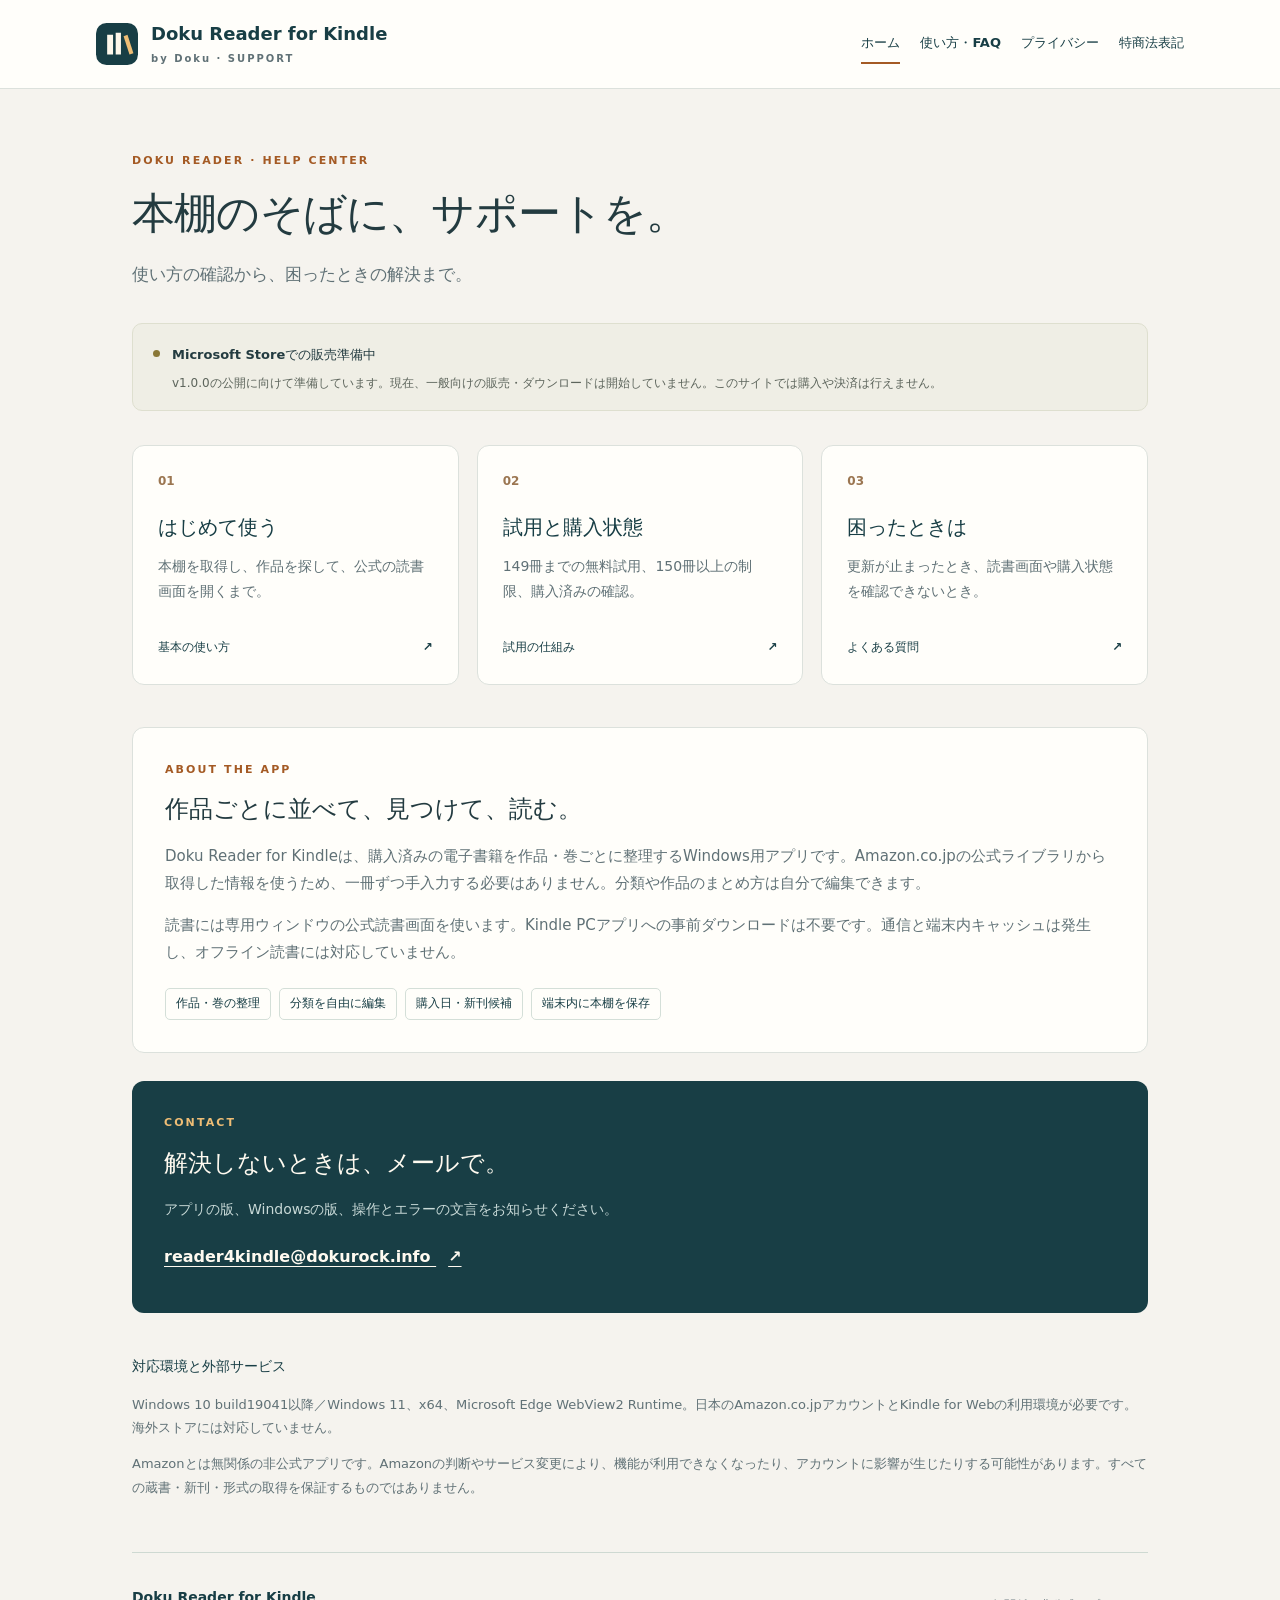
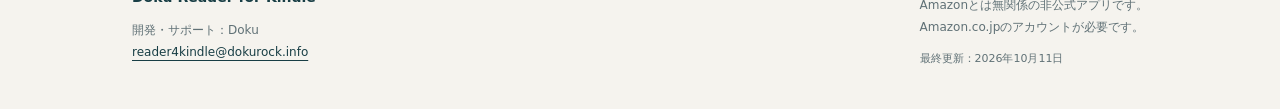
==== index.html @ 06649411 "Publish Doku Reader for Kindle support site" ====
<!doctype html>
<html lang="ja"><head><meta charset="utf-8"><meta name="viewport" content="width=device-width,initial-scale=1"><meta name="description" content="Doku Reader for Kindleの使い方、無料試用、購入状態、バックアップ、お問い合わせについて。"><meta name="color-scheme" content="light"><meta http-equiv="Content-Security-Policy" content="default-src 'none'; style-src 'self'; img-src 'self'; base-uri 'none'; form-action 'none'; object-src 'none'"><title>本棚のそばに、サポートを。 | Doku Reader for Kindle</title><link rel="icon" href="favicon.svg" type="image/svg+xml"><link rel="stylesheet" href="style.css"></head>
<body><a class="skip" href="#main">本文へ移動</a><header class="site-header"><div class="header-inner"><a class="brand" href="index.html"><img src="favicon.svg" width="42" height="42" alt=""><span>Doku Reader for Kindle<small>by Doku · SUPPORT</small></span></a><nav aria-label="サイト内"><a href="index.html" aria-current="page">ホーム</a><a href="support.html">使い方・FAQ</a><a href="privacy.html">プライバシー</a><a href="legal.html">特商法表記</a></nav></div></header>
<main id="main"><section class="page-heading"><p class="eyebrow">DOKU READER · HELP CENTER</p><h1>本棚のそばに、サポートを。</h1><p class="lead">使い方の確認から、困ったときの解決まで。</p></section><aside class="release-note"><span class="status-dot" aria-hidden="true"></span><div><strong>Microsoft Storeでの販売準備中</strong><p>v1.0.0の公開に向けて準備しています。現在、一般向けの販売・ダウンロードは開始していません。このサイトでは購入や決済は行えません。</p></div></aside><section class="intro-grid" aria-label="サポートメニュー"><a class="topic-card" href="support.html#start"><span class="card-number">01</span><h2>はじめて使う</h2><p>本棚を取得し、作品を探して、公式の読書画面を開くまで。</p><span class="card-link">基本の使い方 <span aria-hidden="true">↗</span></span></a><a class="topic-card" href="support.html#trial"><span class="card-number">02</span><h2>試用と購入状態</h2><p>149冊までの無料試用、150冊以上の制限、購入済みの確認。</p><span class="card-link">試用の仕組み <span aria-hidden="true">↗</span></span></a><a class="topic-card" href="support.html#trouble"><span class="card-number">03</span><h2>困ったときは</h2><p>更新が止まったとき、読書画面や購入状態を確認できないとき。</p><span class="card-link">よくある質問 <span aria-hidden="true">↗</span></span></a></section>
<section class="content-panel"><p class="eyebrow">ABOUT THE APP</p><h2>作品ごとに並べて、見つけて、読む。</h2><p>Doku Reader for Kindleは、購入済みの電子書籍を作品・巻ごとに整理するWindows用アプリです。Amazon.co.jpの公式ライブラリから取得した情報を使うため、一冊ずつ手入力する必要はありません。分類や作品のまとめ方は自分で編集できます。</p><p>読書には専用ウィンドウの公式読書画面を使います。Kindle PCアプリへの事前ダウンロードは不要です。通信と端末内キャッシュは発生し、オフライン読書には対応していません。</p><div class="feature-tags"><span>作品・巻の整理</span><span>分類を自由に編集</span><span>購入日・新刊候補</span><span>端末内に本棚を保存</span></div></section>
<section class="contact-panel"><div><p class="eyebrow">CONTACT</p><h2>解決しないときは、メールで。</h2><p>アプリの版、Windowsの版、操作とエラーの文言をお知らせください。</p></div><a class="contact-link" href="mailto:reader4kindle@dokurock.info">reader4kindle@dokurock.info <span aria-hidden="true">↗</span></a></section>
<section class="service-note"><h2>対応環境と外部サービス</h2><p>Windows 10 build19041以降／Windows 11、x64、Microsoft Edge WebView2 Runtime。日本のAmazon.co.jpアカウントとKindle for Webの利用環境が必要です。海外ストアには対応していません。</p><p>Amazonとは無関係の非公式アプリです。Amazonの判断やサービス変更により、機能が利用できなくなったり、アカウントに影響が生じたりする可能性があります。すべての蔵書・新刊・形式の取得を保証するものではありません。</p></section></main>
<footer class="site-footer"><div><strong>Doku Reader for Kindle</strong><p>開発・サポート：Doku<br><a href="mailto:reader4kindle@dokurock.info">reader4kindle@dokurock.info</a></p></div><div><p>Amazonとは無関係の非公式アプリです。<br>Amazon.co.jpのアカウントが必要です。</p><small>最終更新：2026年10月11日</small></div></footer></body></html>
---- style.css ----
:root{font-family:"Yu Gothic UI","Meiryo",system-ui,sans-serif;color:#233b40;background:#f5f3ee;font-size:16px;font-synthesis:none;line-height:1.8;--ink:#183e45;--muted:#607176;--line:#dce1dc;--paper:#fffefa;--accent:#a45a24}*{box-sizing:border-box}body{margin:0}a{color:var(--ink);text-underline-offset:4px;overflow-wrap:anywhere}a:hover{color:var(--accent)}a:focus-visible,summary:focus-visible{outline:3px solid #bd6b20;outline-offset:5px}.skip{position:absolute;left:16px;top:-100px;background:white;padding:10px;z-index:10}.skip:focus{top:12px}.site-header{border-bottom:1px solid var(--line);background:var(--paper)}.header-inner{max-width:1160px;padding:22px 36px;margin:auto;display:flex;align-items:center;justify-content:space-between;gap:24px}.brand{display:flex;align-items:center;gap:13px;text-decoration:none;font-size:18px;font-weight:750;line-height:1.35;min-width:0}.brand img{flex:none}.brand small{display:block;font-size:10px;letter-spacing:2px;font-weight:600;color:var(--muted);margin-top:6px}nav{display:flex;flex-wrap:wrap;gap:6px 20px;font-size:13px;font-weight:650}nav a{text-decoration:none;padding:7px 0}nav a[aria-current=page]{border-bottom:2px solid var(--accent)}main{max-width:1088px;margin:auto;padding:62px 36px 40px}.page-heading{max-width:820px}.eyebrow{font-size:11px;font-weight:750;letter-spacing:2.1px;color:var(--accent);margin:0 0 12px}.page-heading h1{font-size:clamp(27px,4vw,43px);letter-spacing:-.8px;line-height:1.4;margin:0 0 16px;font-weight:750}.lead{font-size:17px;color:var(--muted);margin:0}.release-note{display:flex;gap:12px;align-items:flex-start;background:#efeee5;border:1px solid #dedfcf;border-radius:10px;padding:16px 20px;margin:34px 0}.release-note strong{font-size:13px}.release-note p{font-size:12px;line-height:1.7;margin:4px 0 0;color:#5d655c}.status-dot{width:7px;height:7px;background:#8a7837;border-radius:50%;flex:none;margin-top:10px}.intro-grid{display:grid;grid-template-columns:repeat(3,minmax(0,1fr));gap:18px;margin:30px 0 42px}.topic-card{display:flex;flex-direction:column;min-height:240px;padding:25px;background:var(--paper);border:1px solid var(--line);border-radius:12px;text-decoration:none;transition:border-color .15s,transform .15s}.topic-card:hover{border-color:#90a8a1;transform:translateY(-2px)}.card-number{font-size:12px;font-weight:650;color:#9b7651}.topic-card h2{font-size:20px;margin:17px 0 9px}.topic-card p{font-size:14px;color:var(--muted);margin:0 0 24px}.card-link{font-size:12px;font-weight:750;margin-top:auto;display:flex;justify-content:space-between}.content-panel{background:var(--paper);border:1px solid var(--line);border-radius:12px;padding:32px}.content-panel h2,.contact-panel h2{font-size:24px;line-height:1.5;margin:0 0 16px}.content-panel p:not(.eyebrow){font-size:15px;color:var(--muted)}.feature-tags{display:flex;flex-wrap:wrap;gap:8px;margin-top:22px}.feature-tags span{border:1px solid #d4dfd8;border-radius:5px;padding:4px 10px;font-size:12px;color:var(--ink)}.contact-panel{display:flex;flex-direction:column;align-items:flex-start;gap:12px;background:var(--ink);color:#fffaf0;border-radius:12px;padding:32px;margin-top:28px}.contact-panel .eyebrow{color:#eebd75}.contact-panel p:not(.eyebrow){font-size:14px;color:#c8d9d7;margin:0}.contact-link{font-size:16px;color:#fffaf0;padding:9px 0;font-weight:600}.contact-link:hover{color:#eebd75}.contact-link span{margin-left:12px}.service-note{padding:30px 0 0;font-size:13px;color:var(--muted)}.service-note h2{font-size:14px;color:var(--ink)}.site-footer{max-width:1016px;margin:0 auto;padding:32px 0 36px;border-top:1px solid #ced9d2;display:flex;justify-content:space-between;gap:32px;font-size:12px;color:var(--muted)}.site-footer strong{font-size:14px;color:var(--ink)}.site-footer p{margin:10px 0}.site-footer small{font-size:11px}.article{background:var(--paper);border:1px solid var(--line);border-radius:12px;padding:36px 42px;font-size:15px}.article h2{font-size:23px;line-height:1.5;margin:34px 0 14px;padding-top:8px}.article h2:first-child,.article section:first-child h2:first-child{margin-top:0}.article h3{font-size:17px;margin-top:26px}.article p{margin:12px 0}.article section+section{border-top:1px solid var(--line);margin-top:30px}.article section{scroll-margin-top:25px}.steps{padding-left:24px}.steps li{padding-left:6px;margin:20px 0}.steps li::marker{color:var(--accent);font-weight:bold}.steps p{color:var(--muted);margin-top:5px}.trial-grid{display:grid;grid-template-columns:1fr 1fr;gap:14px;margin:22px 0}.trial-grid>div{background:#f2f5ef;border-radius:8px;padding:20px}.trial-grid strong{display:block;font-size:22px;line-height:1.5}.trial-grid p{font-size:13px;color:var(--muted)}details{border-bottom:1px solid var(--line);padding:15px 0}summary{cursor:pointer;font-weight:650;padding:5px 0}details p{padding-left:18px;color:var(--muted)}.email{font-size:19px;font-weight:650}dt{font-weight:750;font-size:16px;margin:24px 0 7px;border-top:1px solid var(--line);padding-top:22px}dt:first-child{border:0;margin-top:0;padding-top:0}dd{margin:0;color:#435b60}dl{margin:24px 0}p,dd,li{overflow-wrap:anywhere}@media(max-width:950px){.header-inner{align-items:flex-start;flex-direction:column;gap:16px}.site-footer{margin:0 36px}}@media(max-width:650px){.header-inner{padding:20px}.brand{font-size:17px}nav{gap:4px 17px;font-size:12px}main{padding:38px 20px 24px}.page-heading h1{letter-spacing:-.3px}.lead{font-size:15px}.release-note{padding:14px;margin:25px 0}.intro-grid{grid-template-columns:1fr;gap:12px;margin-bottom:26px}.topic-card{min-height:0;padding:20px}.topic-card h2{margin-top:8px}.topic-card p{margin-bottom:16px}.content-panel,.contact-panel{padding:24px}.content-panel h2,.contact-panel h2{font-size:21px}.article{padding:24px 20px;font-size:14px}.article h2{font-size:21px}.trial-grid{grid-template-columns:1fr}.site-footer{margin:0 20px;flex-direction:column;gap:14px}.email,.contact-link{font-size:16px}}@media(prefers-reduced-motion:reduce){*{transition:none!important;scroll-behavior:auto!important}}
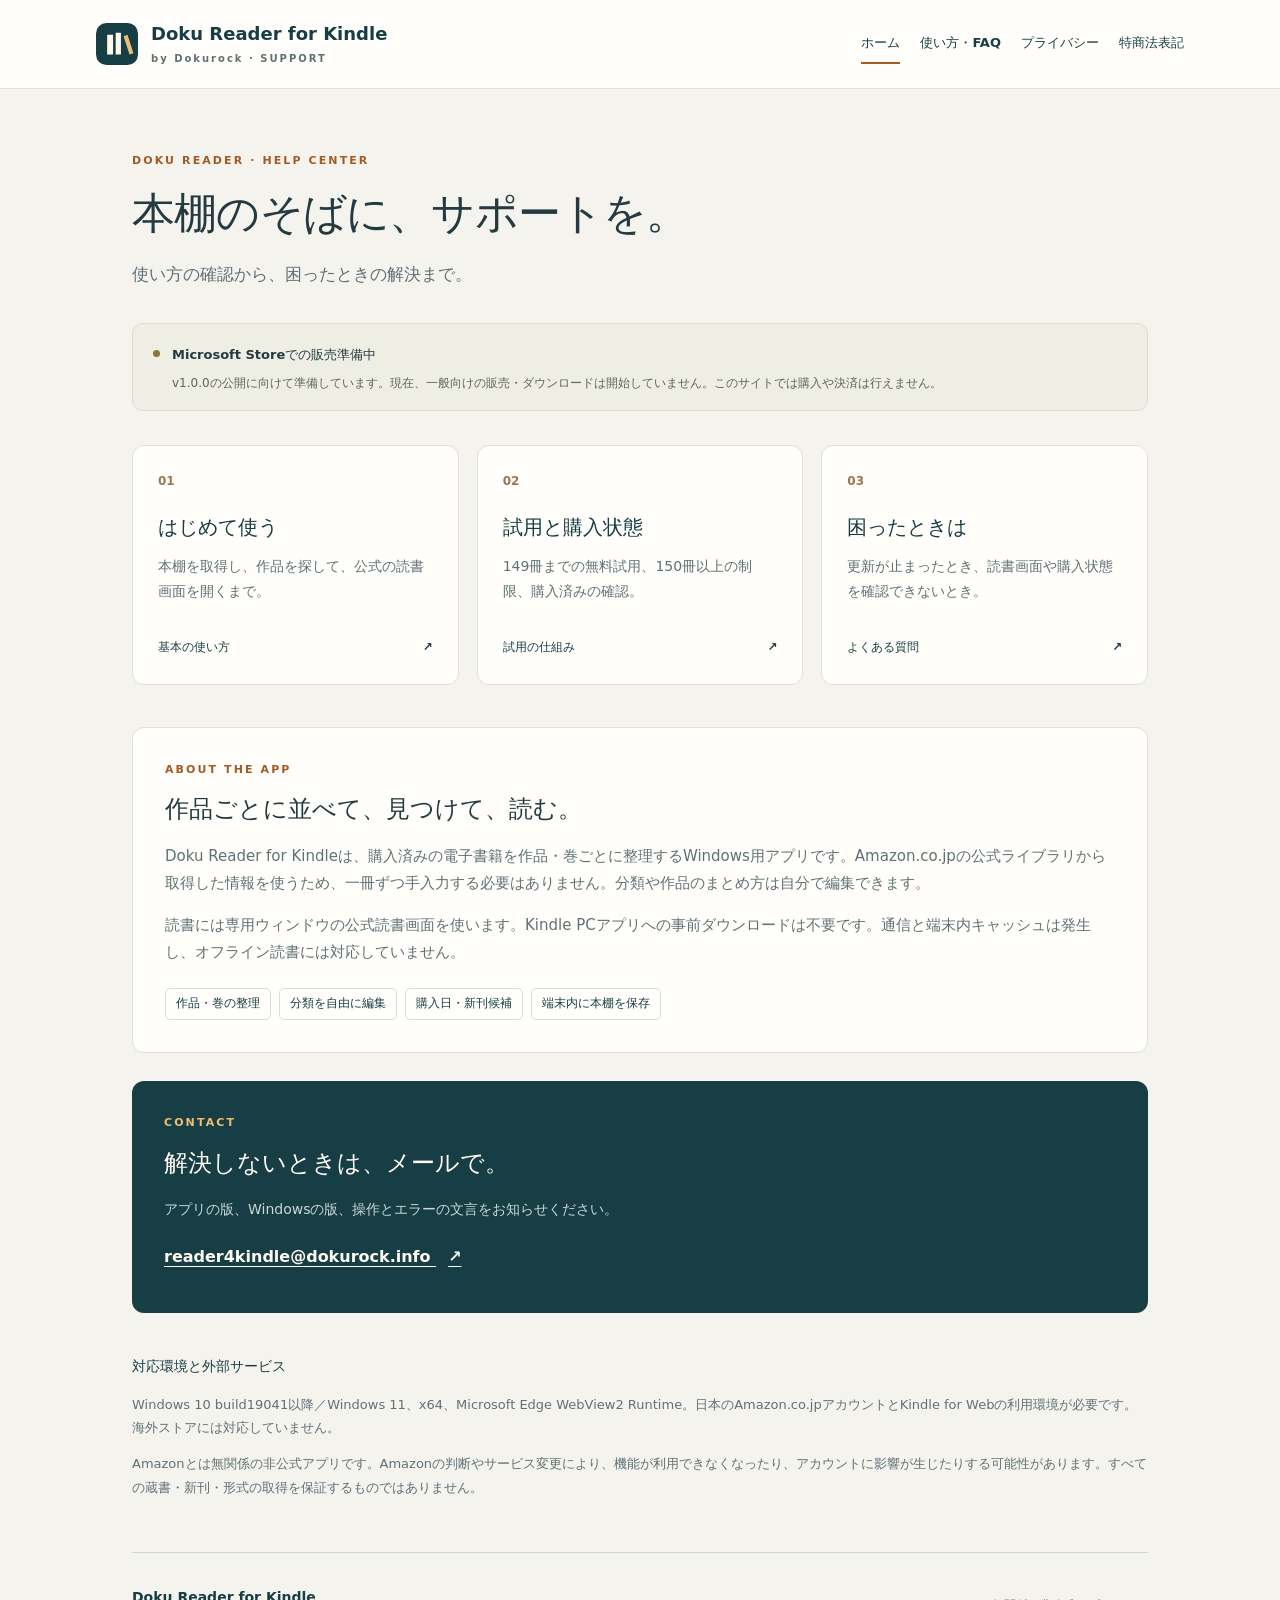
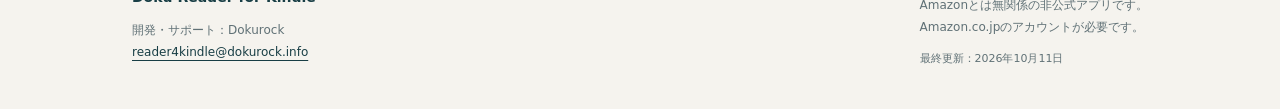
==== commit b8ca303a: "Align public publisher name with Dokurock Store registration" ====
--- a/index.html
+++ b/index.html
@@ -1,8 +1,8 @@
 <!doctype html>
 <html lang="ja"><head><meta charset="utf-8"><meta name="viewport" content="width=device-width,initial-scale=1"><meta name="description" content="Doku Reader for Kindleの使い方、無料試用、購入状態、バックアップ、お問い合わせについて。"><meta name="color-scheme" content="light"><meta http-equiv="Content-Security-Policy" content="default-src 'none'; style-src 'self'; img-src 'self'; base-uri 'none'; form-action 'none'; object-src 'none'"><title>本棚のそばに、サポートを。 | Doku Reader for Kindle</title><link rel="icon" href="favicon.svg" type="image/svg+xml"><link rel="stylesheet" href="style.css"></head>
-<body><a class="skip" href="#main">本文へ移動</a><header class="site-header"><div class="header-inner"><a class="brand" href="index.html"><img src="favicon.svg" width="42" height="42" alt=""><span>Doku Reader for Kindle<small>by Doku · SUPPORT</small></span></a><nav aria-label="サイト内"><a href="index.html" aria-current="page">ホーム</a><a href="support.html">使い方・FAQ</a><a href="privacy.html">プライバシー</a><a href="legal.html">特商法表記</a></nav></div></header>
+<body><a class="skip" href="#main">本文へ移動</a><header class="site-header"><div class="header-inner"><a class="brand" href="index.html"><img src="favicon.svg" width="42" height="42" alt=""><span>Doku Reader for Kindle<small>by Dokurock · SUPPORT</small></span></a><nav aria-label="サイト内"><a href="index.html" aria-current="page">ホーム</a><a href="support.html">使い方・FAQ</a><a href="privacy.html">プライバシー</a><a href="legal.html">特商法表記</a></nav></div></header>
 <main id="main"><section class="page-heading"><p class="eyebrow">DOKU READER · HELP CENTER</p><h1>本棚のそばに、サポートを。</h1><p class="lead">使い方の確認から、困ったときの解決まで。</p></section><aside class="release-note"><span class="status-dot" aria-hidden="true"></span><div><strong>Microsoft Storeでの販売準備中</strong><p>v1.0.0の公開に向けて準備しています。現在、一般向けの販売・ダウンロードは開始していません。このサイトでは購入や決済は行えません。</p></div></aside><section class="intro-grid" aria-label="サポートメニュー"><a class="topic-card" href="support.html#start"><span class="card-number">01</span><h2>はじめて使う</h2><p>本棚を取得し、作品を探して、公式の読書画面を開くまで。</p><span class="card-link">基本の使い方 <span aria-hidden="true">↗</span></span></a><a class="topic-card" href="support.html#trial"><span class="card-number">02</span><h2>試用と購入状態</h2><p>149冊までの無料試用、150冊以上の制限、購入済みの確認。</p><span class="card-link">試用の仕組み <span aria-hidden="true">↗</span></span></a><a class="topic-card" href="support.html#trouble"><span class="card-number">03</span><h2>困ったときは</h2><p>更新が止まったとき、読書画面や購入状態を確認できないとき。</p><span class="card-link">よくある質問 <span aria-hidden="true">↗</span></span></a></section>
 <section class="content-panel"><p class="eyebrow">ABOUT THE APP</p><h2>作品ごとに並べて、見つけて、読む。</h2><p>Doku Reader for Kindleは、購入済みの電子書籍を作品・巻ごとに整理するWindows用アプリです。Amazon.co.jpの公式ライブラリから取得した情報を使うため、一冊ずつ手入力する必要はありません。分類や作品のまとめ方は自分で編集できます。</p><p>読書には専用ウィンドウの公式読書画面を使います。Kindle PCアプリへの事前ダウンロードは不要です。通信と端末内キャッシュは発生し、オフライン読書には対応していません。</p><div class="feature-tags"><span>作品・巻の整理</span><span>分類を自由に編集</span><span>購入日・新刊候補</span><span>端末内に本棚を保存</span></div></section>
 <section class="contact-panel"><div><p class="eyebrow">CONTACT</p><h2>解決しないときは、メールで。</h2><p>アプリの版、Windowsの版、操作とエラーの文言をお知らせください。</p></div><a class="contact-link" href="mailto:reader4kindle@dokurock.info">reader4kindle@dokurock.info <span aria-hidden="true">↗</span></a></section>
 <section class="service-note"><h2>対応環境と外部サービス</h2><p>Windows 10 build19041以降／Windows 11、x64、Microsoft Edge WebView2 Runtime。日本のAmazon.co.jpアカウントとKindle for Webの利用環境が必要です。海外ストアには対応していません。</p><p>Amazonとは無関係の非公式アプリです。Amazonの判断やサービス変更により、機能が利用できなくなったり、アカウントに影響が生じたりする可能性があります。すべての蔵書・新刊・形式の取得を保証するものではありません。</p></section></main>
-<footer class="site-footer"><div><strong>Doku Reader for Kindle</strong><p>開発・サポート：Doku<br><a href="mailto:reader4kindle@dokurock.info">reader4kindle@dokurock.info</a></p></div><div><p>Amazonとは無関係の非公式アプリです。<br>Amazon.co.jpのアカウントが必要です。</p><small>最終更新：2026年10月11日</small></div></footer></body></html>
+<footer class="site-footer"><div><strong>Doku Reader for Kindle</strong><p>開発・サポート：Dokurock<br><a href="mailto:reader4kindle@dokurock.info">reader4kindle@dokurock.info</a></p></div><div><p>Amazonとは無関係の非公式アプリです。<br>Amazon.co.jpのアカウントが必要です。</p><small>最終更新：2026年10月11日</small></div></footer></body></html>
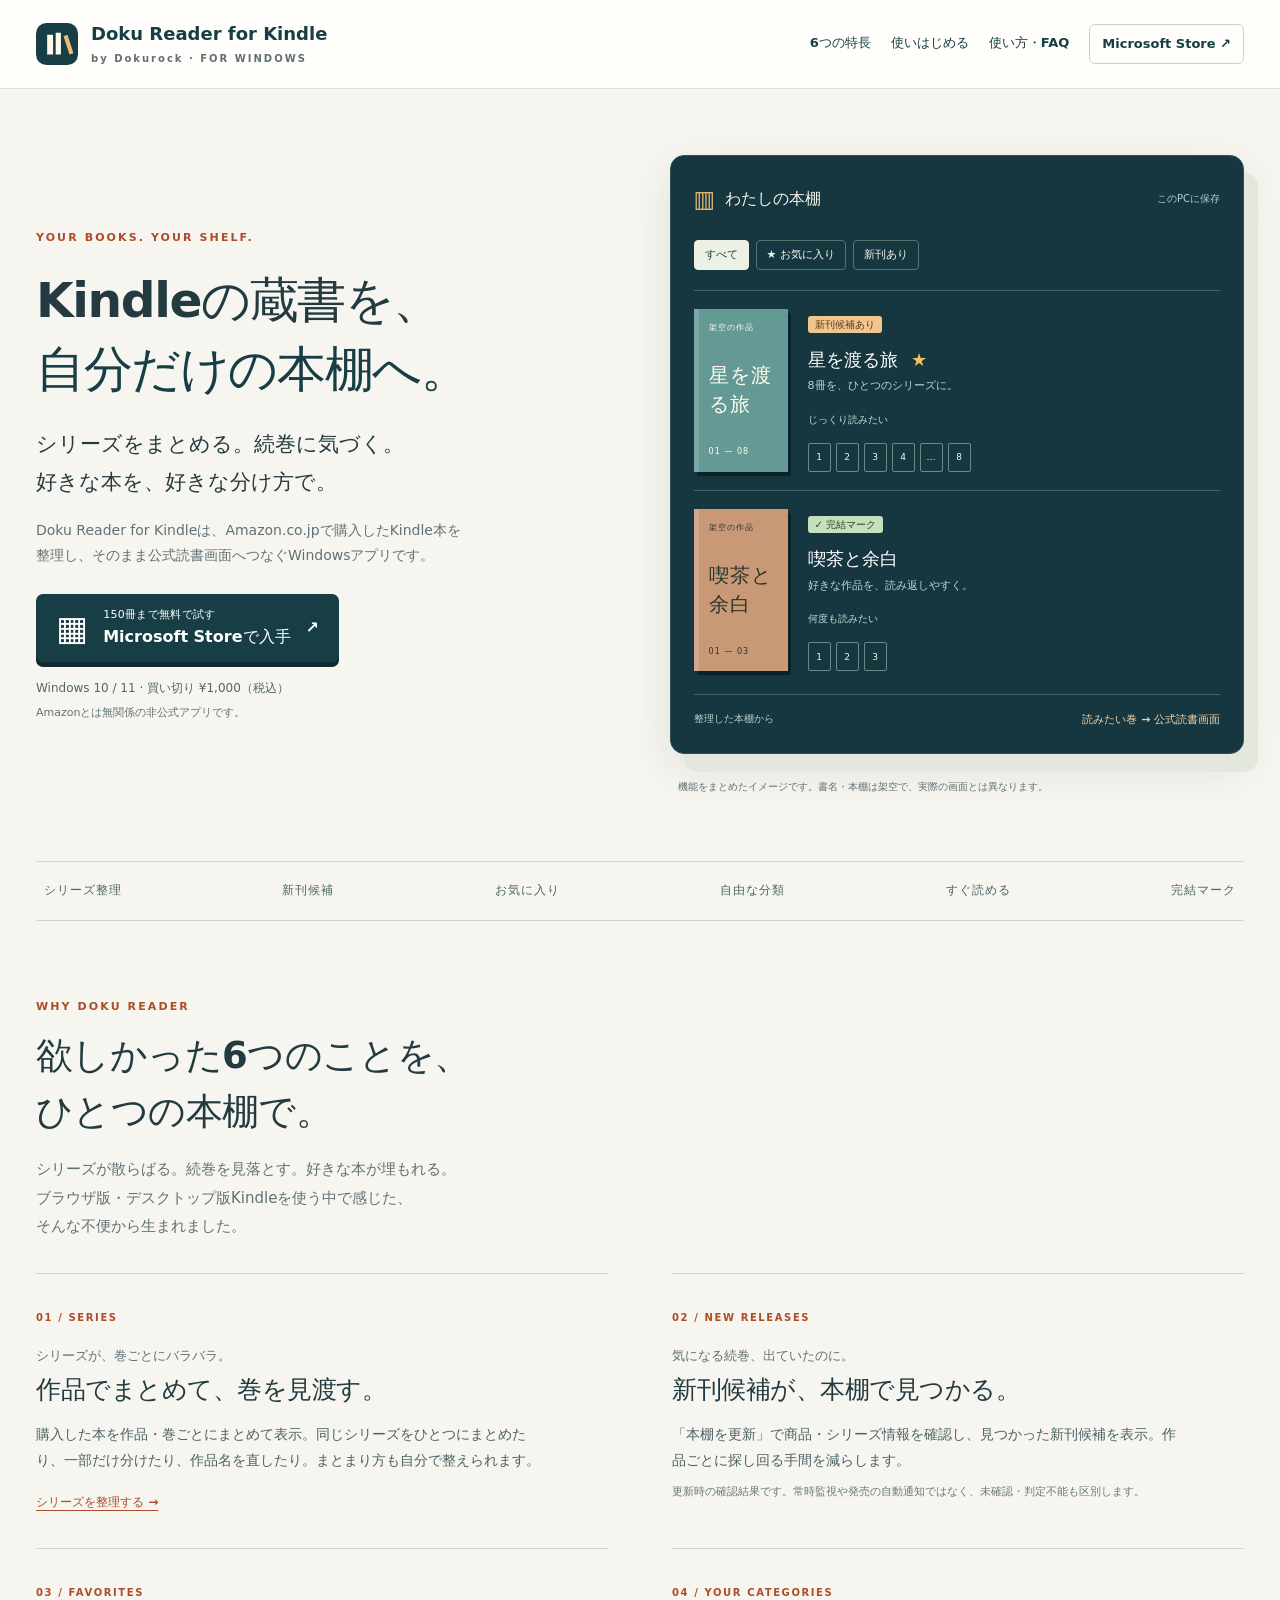
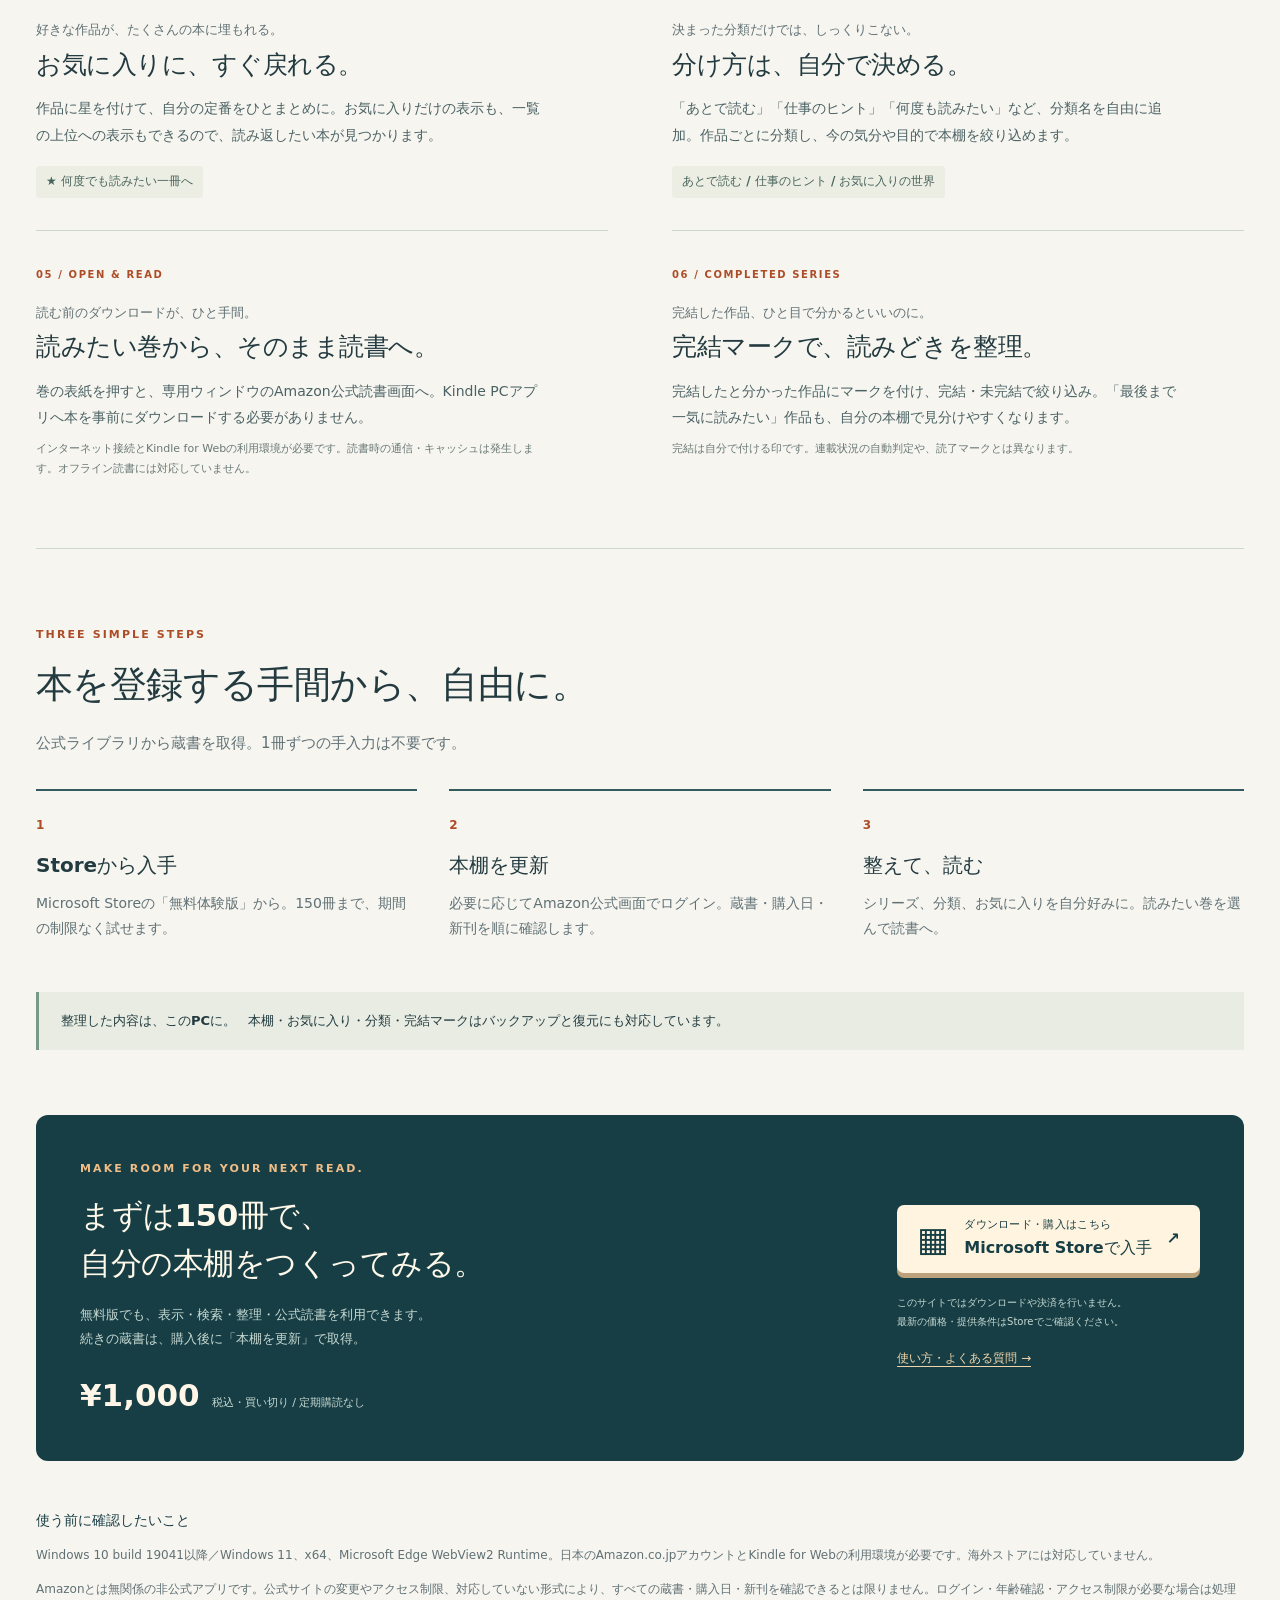
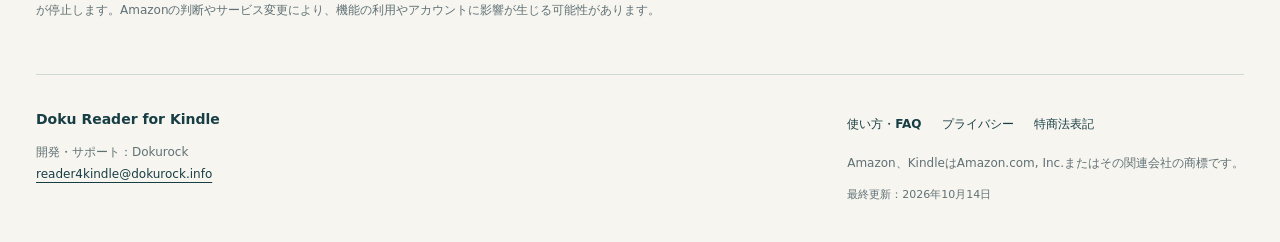
==== commit fa2c33e9: "Introduce six bookshelf benefits and Microsoft Store download links" ====
--- a/index.html
+++ b/index.html
@@ -1,8 +1,40 @@
 <!doctype html>
-<html lang="ja"><head><meta charset="utf-8"><meta name="viewport" content="width=device-width,initial-scale=1"><meta name="description" content="Doku Reader for Kindleの使い方、無料試用、購入状態、バックアップ、お問い合わせについて。"><meta name="color-scheme" content="light"><meta http-equiv="Content-Security-Policy" content="default-src 'none'; style-src 'self'; img-src 'self'; base-uri 'none'; form-action 'none'; object-src 'none'"><title>本棚のそばに、サポートを。 | Doku Reader for Kindle</title><link rel="icon" href="favicon.svg" type="image/svg+xml"><link rel="stylesheet" href="style.css"></head>
-<body><a class="skip" href="#main">本文へ移動</a><header class="site-header"><div class="header-inner"><a class="brand" href="index.html"><img src="favicon.svg" width="42" height="42" alt=""><span>Doku Reader for Kindle<small>by Dokurock · SUPPORT</small></span></a><nav aria-label="サイト内"><a href="index.html" aria-current="page">ホーム</a><a href="support.html">使い方・FAQ</a><a href="privacy.html">プライバシー</a><a href="legal.html">特商法表記</a></nav></div></header>
-<main id="main"><section class="page-heading"><p class="eyebrow">DOKU READER · HELP CENTER</p><h1>本棚のそばに、サポートを。</h1><p class="lead">使い方の確認から、困ったときの解決まで。</p></section><aside class="release-note"><span class="status-dot" aria-hidden="true"></span><div><strong>Microsoft Storeでの販売準備中</strong><p>v1.0.0の公開に向けて準備しています。現在、一般向けの販売・ダウンロードは開始していません。このサイトでは購入や決済は行えません。</p></div></aside><section class="intro-grid" aria-label="サポートメニュー"><a class="topic-card" href="support.html#start"><span class="card-number">01</span><h2>はじめて使う</h2><p>本棚を取得し、作品を探して、公式の読書画面を開くまで。</p><span class="card-link">基本の使い方 <span aria-hidden="true">↗</span></span></a><a class="topic-card" href="support.html#trial"><span class="card-number">02</span><h2>試用と購入状態</h2><p>149冊までの無料試用、150冊以上の制限、購入済みの確認。</p><span class="card-link">試用の仕組み <span aria-hidden="true">↗</span></span></a><a class="topic-card" href="support.html#trouble"><span class="card-number">03</span><h2>困ったときは</h2><p>更新が止まったとき、読書画面や購入状態を確認できないとき。</p><span class="card-link">よくある質問 <span aria-hidden="true">↗</span></span></a></section>
-<section class="content-panel"><p class="eyebrow">ABOUT THE APP</p><h2>作品ごとに並べて、見つけて、読む。</h2><p>Doku Reader for Kindleは、購入済みの電子書籍を作品・巻ごとに整理するWindows用アプリです。Amazon.co.jpの公式ライブラリから取得した情報を使うため、一冊ずつ手入力する必要はありません。分類や作品のまとめ方は自分で編集できます。</p><p>読書には専用ウィンドウの公式読書画面を使います。Kindle PCアプリへの事前ダウンロードは不要です。通信と端末内キャッシュは発生し、オフライン読書には対応していません。</p><div class="feature-tags"><span>作品・巻の整理</span><span>分類を自由に編集</span><span>購入日・新刊候補</span><span>端末内に本棚を保存</span></div></section>
-<section class="contact-panel"><div><p class="eyebrow">CONTACT</p><h2>解決しないときは、メールで。</h2><p>アプリの版、Windowsの版、操作とエラーの文言をお知らせください。</p></div><a class="contact-link" href="mailto:reader4kindle@dokurock.info">reader4kindle@dokurock.info <span aria-hidden="true">↗</span></a></section>
-<section class="service-note"><h2>対応環境と外部サービス</h2><p>Windows 10 build19041以降／Windows 11、x64、Microsoft Edge WebView2 Runtime。日本のAmazon.co.jpアカウントとKindle for Webの利用環境が必要です。海外ストアには対応していません。</p><p>Amazonとは無関係の非公式アプリです。Amazonの判断やサービス変更により、機能が利用できなくなったり、アカウントに影響が生じたりする可能性があります。すべての蔵書・新刊・形式の取得を保証するものではありません。</p></section></main>
-<footer class="site-footer"><div><strong>Doku Reader for Kindle</strong><p>開発・サポート：Dokurock<br><a href="mailto:reader4kindle@dokurock.info">reader4kindle@dokurock.info</a></p></div><div><p>Amazonとは無関係の非公式アプリです。<br>Amazon.co.jpのアカウントが必要です。</p><small>最終更新：2026年10月11日</small></div></footer></body></html>
+<html lang="ja">
+<head>
+<meta charset="utf-8"><meta name="viewport" content="width=device-width,initial-scale=1">
+<title>Kindleの蔵書を、自分だけの本棚へ。 | Doku Reader for Kindle</title>
+<meta name="description" content="シリーズをまとめる、新刊候補に気づく、お気に入りと自分の分類で整理する。Doku Reader for Kindleは、Kindleの蔵書管理から公式読書画面までをつなぐWindowsアプリ。150冊まで無料で試せます。">
+<meta name="color-scheme" content="light">
+<meta http-equiv="Content-Security-Policy" content="default-src 'none'; style-src 'self'; img-src 'self'; base-uri 'none'; form-action 'none'; object-src 'none'">
+<meta property="og:type" content="website"><meta property="og:locale" content="ja_JP"><meta property="og:title" content="Kindleの蔵書を、自分だけの本棚へ。 | Doku Reader for Kindle"><meta property="og:description" content="シリーズ、新刊、お気に入り、自分の分類、すぐ読む、完結マーク。欲しかった6つのことを、ひとつの本棚で。150冊まで無料試用。"><meta property="og:url" content="https://toku565.github.io/doku-reader-support/">
+<link rel="canonical" href="https://toku565.github.io/doku-reader-support/"><link rel="icon" href="favicon.svg" type="image/svg+xml"><link rel="stylesheet" href="style.css">
+</head>
+<body class="landing">
+<a class="skip" href="#main">本文へ移動</a>
+<header class="site-header"><div class="header-inner"><a class="brand" href="index.html" aria-label="Doku Reader for Kindle ホーム"><img src="favicon.svg" width="42" height="42" alt=""><span>Doku Reader for Kindle<small>by Dokurock · FOR WINDOWS</small></span></a><nav aria-label="サイト内"><a href="#features">6つの特長</a><a href="#start">使いはじめる</a><a href="support.html">使い方・FAQ</a><a class="nav-store" href="https://apps.microsoft.com/detail/9N5Q21WB8VS9?hl=ja-JP&amp;gl=JP">Microsoft Store ↗</a></nav></div></header>
+<main id="main">
+<section class="hero" aria-labelledby="hero-title">
+<div class="hero-copy"><p class="eyebrow">YOUR BOOKS. YOUR SHELF.</p><h1 id="hero-title">Kindleの蔵書を、<br><em>自分だけの本棚へ。</em></h1><p class="hero-lead">シリーズをまとめる。続巻に気づく。<br>好きな本を、好きな分け方で。</p><p class="hero-description">Doku Reader for Kindleは、Amazon.co.jpで購入したKindle本を整理し、そのまま公式読書画面へつなぐWindowsアプリです。</p><a class="store-button" href="https://apps.microsoft.com/detail/9N5Q21WB8VS9?hl=ja-JP&amp;gl=JP"><span class="store-mark" aria-hidden="true">▦</span><span><small>150冊まで無料で試す</small>Microsoft Storeで入手</span><span aria-hidden="true">↗</span></a><p class="cta-note">Windows 10 / 11 · 買い切り ¥1,000（税込）</p><p class="unofficial">Amazonとは無関係の非公式アプリです。</p></div>
+<figure class="shelf-figure"><div class="shelf-illustration" role="img" aria-label="架空の本棚の機能イメージ。シリーズの巻をまとめ、新刊候補、お気に入り、分類、完結マークを一覧で確認できます。">
+<div class="mock-title"><span class="mock-logo" aria-hidden="true">▥</span><strong>わたしの本棚</strong><span class="mock-local">このPCに保存</span></div>
+<div class="mock-filters"><span class="selected">すべて</span><span>★ お気に入り</span><span>新刊あり</span></div>
+<div class="mock-work"><div class="mock-cover cover-sea"><span>架空の作品</span><strong>星を渡る旅</strong><small>01 — 08</small></div><div class="mock-info"><span class="mock-status status-new">新刊候補あり</span><h2>星を渡る旅 <span class="favorite-star">★</span></h2><p>8冊を、ひとつのシリーズに。</p><span class="mock-category">じっくり読みたい</span><div class="mock-volumes" aria-hidden="true"><i>1</i><i>2</i><i>3</i><i>4</i><i>…</i><i>8</i></div></div></div>
+<div class="mock-work"><div class="mock-cover cover-clay"><span>架空の作品</span><strong>喫茶と余白</strong><small>01 — 03</small></div><div class="mock-info"><span class="mock-status status-done">✓ 完結マーク</span><h2>喫茶と余白</h2><p>好きな作品を、読み返しやすく。</p><span class="mock-category">何度も読みたい</span><div class="mock-volumes" aria-hidden="true"><i>1</i><i>2</i><i>3</i></div></div></div>
+<div class="mock-foot"><span>整理した本棚から</span><strong>読みたい巻 → 公式読書画面</strong></div></div><figcaption>機能をまとめたイメージです。書名・本棚は架空で、実際の画面とは異なります。</figcaption></figure>
+</section>
+<div class="feature-strip" aria-label="6つの特長"><span>シリーズ整理</span><span>新刊候補</span><span>お気に入り</span><span>自由な分類</span><span>すぐ読める</span><span>完結マーク</span></div>
+<section id="features" class="features-section" aria-labelledby="features-title"><div class="section-intro"><p class="eyebrow">WHY DOKU READER</p><h2 id="features-title">欲しかった6つのことを、<br>ひとつの本棚で。</h2><p>シリーズが散らばる。続巻を見落とす。好きな本が埋もれる。<br>ブラウザ版・デスクトップ版Kindleを使う中で感じた、<br class="desktop-break">そんな不便から生まれました。</p></div>
+<div class="benefit-grid">
+<article class="benefit"><span class="benefit-number">01 / SERIES</span><p class="pain">シリーズが、巻ごとにバラバラ。</p><h3>作品でまとめて、巻を見渡す。</h3><p>購入した本を作品・巻ごとにまとめて表示。同じシリーズをひとつにまとめたり、一部だけ分けたり、作品名を直したり。まとまり方も自分で整えられます。</p><a href="support.html#organize">シリーズを整理する →</a></article>
+<article class="benefit"><span class="benefit-number">02 / NEW RELEASES</span><p class="pain">気になる続巻、出ていたのに。</p><h3>新刊候補が、本棚で見つかる。</h3><p>「本棚を更新」で商品・シリーズ情報を確認し、見つかった新刊候補を表示。作品ごとに探し回る手間を減らします。</p><p class="feature-note">更新時の確認結果です。常時監視や発売の自動通知ではなく、未確認・判定不能も区別します。</p></article>
+<article class="benefit"><span class="benefit-number">03 / FAVORITES</span><p class="pain">好きな作品が、たくさんの本に埋もれる。</p><h3>お気に入りに、すぐ戻れる。</h3><p>作品に星を付けて、自分の定番をひとまとめに。お気に入りだけの表示も、一覧の上位への表示もできるので、読み返したい本が見つかります。</p><span class="benefit-example">★ 何度でも読みたい一冊へ</span></article>
+<article class="benefit"><span class="benefit-number">04 / YOUR CATEGORIES</span><p class="pain">決まった分類だけでは、しっくりこない。</p><h3>分け方は、自分で決める。</h3><p>「あとで読む」「仕事のヒント」「何度も読みたい」など、分類名を自由に追加。作品ごとに分類し、今の気分や目的で本棚を絞り込めます。</p><span class="benefit-example">あとで読む / 仕事のヒント / お気に入りの世界</span></article>
+<article class="benefit"><span class="benefit-number">05 / OPEN & READ</span><p class="pain">読む前のダウンロードが、ひと手間。</p><h3>読みたい巻から、そのまま読書へ。</h3><p>巻の表紙を押すと、専用ウィンドウのAmazon公式読書画面へ。Kindle PCアプリへ本を事前にダウンロードする必要がありません。</p><p class="feature-note">インターネット接続とKindle for Webの利用環境が必要です。読書時の通信・キャッシュは発生します。オフライン読書には対応していません。</p></article>
+<article class="benefit"><span class="benefit-number">06 / COMPLETED SERIES</span><p class="pain">完結した作品、ひと目で分かるといいのに。</p><h3>完結マークで、読みどきを整理。</h3><p>完結したと分かった作品にマークを付け、完結・未完結で絞り込み。「最後まで一気に読みたい」作品も、自分の本棚で見分けやすくなります。</p><p class="feature-note">完結は自分で付ける印です。連載状況の自動判定や、読了マークとは異なります。</p></article>
+</div></section>
+<section id="start" class="start-section" aria-labelledby="start-title"><div class="section-intro"><p class="eyebrow">THREE SIMPLE STEPS</p><h2 id="start-title">本を登録する手間から、自由に。</h2><p>公式ライブラリから蔵書を取得。1冊ずつの手入力は不要です。</p></div><ol class="start-steps"><li><span>1</span><h3>Storeから入手</h3><p>Microsoft Storeの「無料体験版」から。150冊まで、期間の制限なく試せます。</p></li><li><span>2</span><h3>本棚を更新</h3><p>必要に応じてAmazon公式画面でログイン。蔵書・購入日・新刊を順に確認します。</p></li><li><span>3</span><h3>整えて、読む</h3><p>シリーズ、分類、お気に入りを自分好みに。読みたい巻を選んで読書へ。</p></li></ol><p class="backup-note"><strong>整理した内容は、このPCに。</strong> 本棚・お気に入り・分類・完結マークはバックアップと復元にも対応しています。</p></section>
+<section id="download" class="download-section" aria-labelledby="download-title"><div><p class="eyebrow">MAKE ROOM FOR YOUR NEXT READ.</p><h2 id="download-title">まずは150冊で、<br>自分の本棚をつくってみる。</h2><p>無料版でも、表示・検索・整理・公式読書を利用できます。<br>続きの蔵書は、購入後に「本棚を更新」で取得。</p><p class="price"><strong>¥1,000</strong><span>税込・買い切り / 定期購読なし</span></p></div><div class="download-action"><a class="store-button" href="https://apps.microsoft.com/detail/9N5Q21WB8VS9?hl=ja-JP&amp;gl=JP"><span class="store-mark" aria-hidden="true">▦</span><span><small>ダウンロード・購入はこちら</small>Microsoft Storeで入手</span><span aria-hidden="true">↗</span></a><p>このサイトではダウンロードや決済を行いません。<br>最新の価格・提供条件はStoreでご確認ください。</p><a class="guide-link" href="support.html">使い方・よくある質問 →</a></div></section>
+<section class="service-note" aria-labelledby="environment-title"><h2 id="environment-title">使う前に確認したいこと</h2><p>Windows 10 build 19041以降／Windows 11、x64、Microsoft Edge WebView2 Runtime。日本のAmazon.co.jpアカウントとKindle for Webの利用環境が必要です。海外ストアには対応していません。</p><p>Amazonとは無関係の非公式アプリです。公式サイトの変更やアクセス制限、対応していない形式により、すべての蔵書・購入日・新刊を確認できるとは限りません。ログイン・年齢確認・アクセス制限が必要な場合は処理が停止します。Amazonの判断やサービス変更により、機能の利用やアカウントに影響が生じる可能性があります。</p></section>
+</main>
+<footer class="site-footer"><div><strong>Doku Reader for Kindle</strong><p>開発・サポート：Dokurock<br><a href="mailto:reader4kindle@dokurock.info">reader4kindle@dokurock.info</a></p></div><div><nav aria-label="フッター"><a href="support.html">使い方・FAQ</a><a href="privacy.html">プライバシー</a><a href="legal.html">特商法表記</a></nav><p>Amazon、KindleはAmazon.com, Inc.またはその関連会社の商標です。</p><small>最終更新：2026年10月14日</small></div></footer>
+</body></html>
--- a/style.css
+++ b/style.css
@@ -1 +1,7 @@
 :root{font-family:"Yu Gothic UI","Meiryo",system-ui,sans-serif;color:#233b40;background:#f5f3ee;font-size:16px;font-synthesis:none;line-height:1.8;--ink:#183e45;--muted:#607176;--line:#dce1dc;--paper:#fffefa;--accent:#a45a24}*{box-sizing:border-box}body{margin:0}a{color:var(--ink);text-underline-offset:4px;overflow-wrap:anywhere}a:hover{color:var(--accent)}a:focus-visible,summary:focus-visible{outline:3px solid #bd6b20;outline-offset:5px}.skip{position:absolute;left:16px;top:-100px;background:white;padding:10px;z-index:10}.skip:focus{top:12px}.site-header{border-bottom:1px solid var(--line);background:var(--paper)}.header-inner{max-width:1160px;padding:22px 36px;margin:auto;display:flex;align-items:center;justify-content:space-between;gap:24px}.brand{display:flex;align-items:center;gap:13px;text-decoration:none;font-size:18px;font-weight:750;line-height:1.35;min-width:0}.brand img{flex:none}.brand small{display:block;font-size:10px;letter-spacing:2px;font-weight:600;color:var(--muted);margin-top:6px}nav{display:flex;flex-wrap:wrap;gap:6px 20px;font-size:13px;font-weight:650}nav a{text-decoration:none;padding:7px 0}nav a[aria-current=page]{border-bottom:2px solid var(--accent)}main{max-width:1088px;margin:auto;padding:62px 36px 40px}.page-heading{max-width:820px}.eyebrow{font-size:11px;font-weight:750;letter-spacing:2.1px;color:var(--accent);margin:0 0 12px}.page-heading h1{font-size:clamp(27px,4vw,43px);letter-spacing:-.8px;line-height:1.4;margin:0 0 16px;font-weight:750}.lead{font-size:17px;color:var(--muted);margin:0}.release-note{display:flex;gap:12px;align-items:flex-start;background:#efeee5;border:1px solid #dedfcf;border-radius:10px;padding:16px 20px;margin:34px 0}.release-note strong{font-size:13px}.release-note p{font-size:12px;line-height:1.7;margin:4px 0 0;color:#5d655c}.status-dot{width:7px;height:7px;background:#8a7837;border-radius:50%;flex:none;margin-top:10px}.intro-grid{display:grid;grid-template-columns:repeat(3,minmax(0,1fr));gap:18px;margin:30px 0 42px}.topic-card{display:flex;flex-direction:column;min-height:240px;padding:25px;background:var(--paper);border:1px solid var(--line);border-radius:12px;text-decoration:none;transition:border-color .15s,transform .15s}.topic-card:hover{border-color:#90a8a1;transform:translateY(-2px)}.card-number{font-size:12px;font-weight:650;color:#9b7651}.topic-card h2{font-size:20px;margin:17px 0 9px}.topic-card p{font-size:14px;color:var(--muted);margin:0 0 24px}.card-link{font-size:12px;font-weight:750;margin-top:auto;display:flex;justify-content:space-between}.content-panel{background:var(--paper);border:1px solid var(--line);border-radius:12px;padding:32px}.content-panel h2,.contact-panel h2{font-size:24px;line-height:1.5;margin:0 0 16px}.content-panel p:not(.eyebrow){font-size:15px;color:var(--muted)}.feature-tags{display:flex;flex-wrap:wrap;gap:8px;margin-top:22px}.feature-tags span{border:1px solid #d4dfd8;border-radius:5px;padding:4px 10px;font-size:12px;color:var(--ink)}.contact-panel{display:flex;flex-direction:column;align-items:flex-start;gap:12px;background:var(--ink);color:#fffaf0;border-radius:12px;padding:32px;margin-top:28px}.contact-panel .eyebrow{color:#eebd75}.contact-panel p:not(.eyebrow){font-size:14px;color:#c8d9d7;margin:0}.contact-link{font-size:16px;color:#fffaf0;padding:9px 0;font-weight:600}.contact-link:hover{color:#eebd75}.contact-link span{margin-left:12px}.service-note{padding:30px 0 0;font-size:13px;color:var(--muted)}.service-note h2{font-size:14px;color:var(--ink)}.site-footer{max-width:1016px;margin:0 auto;padding:32px 0 36px;border-top:1px solid #ced9d2;display:flex;justify-content:space-between;gap:32px;font-size:12px;color:var(--muted)}.site-footer strong{font-size:14px;color:var(--ink)}.site-footer p{margin:10px 0}.site-footer small{font-size:11px}.article{background:var(--paper);border:1px solid var(--line);border-radius:12px;padding:36px 42px;font-size:15px}.article h2{font-size:23px;line-height:1.5;margin:34px 0 14px;padding-top:8px}.article h2:first-child,.article section:first-child h2:first-child{margin-top:0}.article h3{font-size:17px;margin-top:26px}.article p{margin:12px 0}.article section+section{border-top:1px solid var(--line);margin-top:30px}.article section{scroll-margin-top:25px}.steps{padding-left:24px}.steps li{padding-left:6px;margin:20px 0}.steps li::marker{color:var(--accent);font-weight:bold}.steps p{color:var(--muted);margin-top:5px}.trial-grid{display:grid;grid-template-columns:1fr 1fr;gap:14px;margin:22px 0}.trial-grid>div{background:#f2f5ef;border-radius:8px;padding:20px}.trial-grid strong{display:block;font-size:22px;line-height:1.5}.trial-grid p{font-size:13px;color:var(--muted)}details{border-bottom:1px solid var(--line);padding:15px 0}summary{cursor:pointer;font-weight:650;padding:5px 0}details p{padding-left:18px;color:var(--muted)}.email{font-size:19px;font-weight:650}dt{font-weight:750;font-size:16px;margin:24px 0 7px;border-top:1px solid var(--line);padding-top:22px}dt:first-child{border:0;margin-top:0;padding-top:0}dd{margin:0;color:#435b60}dl{margin:24px 0}p,dd,li{overflow-wrap:anywhere}@media(max-width:950px){.header-inner{align-items:flex-start;flex-direction:column;gap:16px}.site-footer{margin:0 36px}}@media(max-width:650px){.header-inner{padding:20px}.brand{font-size:17px}nav{gap:4px 17px;font-size:12px}main{padding:38px 20px 24px}.page-heading h1{letter-spacing:-.3px}.lead{font-size:15px}.release-note{padding:14px;margin:25px 0}.intro-grid{grid-template-columns:1fr;gap:12px;margin-bottom:26px}.topic-card{min-height:0;padding:20px}.topic-card h2{margin-top:8px}.topic-card p{margin-bottom:16px}.content-panel,.contact-panel{padding:24px}.content-panel h2,.contact-panel h2{font-size:21px}.article{padding:24px 20px;font-size:14px}.article h2{font-size:21px}.trial-grid{grid-template-columns:1fr}.site-footer{margin:0 20px;flex-direction:column;gap:14px}.email,.contact-link{font-size:16px}}@media(prefers-reduced-motion:reduce){*{transition:none!important;scroll-behavior:auto!important}}
+
+/* Product introduction: local styles, no external fonts or scripts. */
+.landing{--accent:#ad4d28;background:#f7f5ef}.landing .header-inner{max-width:1280px;padding:22px 36px}.landing main{max-width:1280px;padding:66px 36px 40px}.landing .site-footer{max-width:1208px}.landing .nav-store{border:1px solid #c6d3cc;border-radius:6px;padding:7px 12px}.hero{display:grid;grid-template-columns:1.03fr 1fr;gap:42px;align-items:center}.hero-copy h1{font-size:clamp(34px,3.8vw,49px);letter-spacing:-1.4px;line-height:1.42;margin:18px 0 22px}.hero-copy h1 em{font-style:normal;color:var(--ink)}.hero-lead{font-size:21px;font-weight:650;line-height:1.8;margin:0 0 16px}.hero-description{font-size:14px;color:var(--muted);max-width:430px;margin:0 0 26px}.store-button{display:inline-flex;align-items:center;justify-content:center;gap:15px;min-height:68px;padding:12px 20px;background:var(--ink);color:#fff;border-radius:7px;font-size:16px;font-weight:700;text-decoration:none;line-height:1.5;box-shadow:0 5px 0 #0e2b31;transition:background .15s}.store-button:hover{background:#285d65;color:#fff}.store-button small{display:block;font-size:11px;font-weight:500;margin-bottom:2px;letter-spacing:.3px}.store-mark{font-size:34px;line-height:1}.cta-note{font-size:12px;margin:16px 0 3px;color:#526769}.unofficial{font-size:11px;color:var(--muted);margin:0}.shelf-figure{margin:0;min-width:0}.shelf-illustration{background:#173740;color:#f6f5eb;border:1px solid #2e5056;border-radius:14px;box-shadow:14px 18px 0 #e4e7de,0 15px 45px #233b401c;padding:23px}.mock-title{display:flex;align-items:center;gap:10px;font-size:16px}.mock-logo{font-size:23px;color:#e5bb77}.mock-local{font-size:10px;color:#b8cdc9;margin-left:auto}.mock-filters{display:flex;gap:7px;flex-wrap:wrap;margin:20px 0;font-size:11px}.mock-filters span{border:1px solid #57736f;border-radius:4px;padding:4px 10px}.mock-filters .selected{background:#edf0e5;color:#183e45;border-color:#edf0e5}.mock-work{display:flex;gap:20px;padding:18px 0;border-top:1px solid #41606a}.mock-cover{width:94px;min-height:135px;flex:none;display:flex;flex-direction:column;justify-content:space-between;padding:12px 10px;border-left:5px solid #ffffff26;box-shadow:3px 4px 0 #0a2229}.mock-cover span,.mock-cover small{font-size:8px;letter-spacing:1px}.mock-cover strong{font-size:20px;line-height:1.45;font-family:"Yu Mincho","Hiragino Mincho ProN",serif;letter-spacing:1px}.cover-sea{background:#659995;color:#fffdec}.cover-clay{background:#c99977;color:#2d3430}.mock-info{min-width:0;flex:1}.mock-info h2{font-size:18px;line-height:1.4;margin:9px 0 4px;color:#fff}.mock-info p{font-size:11px;margin:0 0 8px;color:#c5d4cf}.mock-status{font-size:10px;border-radius:3px;padding:3px 7px;font-weight:650}.status-new{background:#f1c58e;color:#583719}.status-done{background:#c6dfbd;color:#25432f}.favorite-star{color:#efc260;margin-left:7px}.mock-category{font-size:10px;color:#c9dcd5}.mock-volumes{display:flex;gap:5px;margin-top:10px}.mock-volumes i{font-size:9px;display:grid;place-items:center;border:1px solid #6c8985;width:23px;height:29px;font-style:normal;border-radius:2px}.mock-foot{display:flex;justify-content:space-between;gap:12px;border-top:1px solid #41606a;padding-top:15px;margin-top:5px;font-size:10px;color:#bcd1c9}.mock-foot strong{color:#f1d4a7;font-size:11px}.shelf-figure figcaption{font-size:10px;color:var(--muted);margin:24px 8px 0}.feature-strip{display:flex;justify-content:space-between;gap:12px;flex-wrap:wrap;border-top:1px solid #cdd6cf;border-bottom:1px solid #cdd6cf;padding:18px 8px;margin:65px 0 0;font-size:12px;font-weight:700;letter-spacing:1px;color:#4d6669}.features-section,.start-section{padding:76px 0 0;scroll-margin-top:25px}.section-intro h2{font-size:clamp(27px,3vw,37px);line-height:1.5;letter-spacing:-.6px;margin:10px 0 16px}.section-intro>p:last-child{font-size:15px;color:var(--muted);line-height:1.9}.benefit-grid{display:grid;grid-template-columns:repeat(2,minmax(0,1fr));gap:0 64px;margin-top:32px}.benefit{border-top:1px solid #ccd7ce;padding:28px 0 32px}.benefit-number{font-size:10px;font-weight:750;letter-spacing:1.6px;color:var(--accent)}.benefit .pain{font-size:13px;color:var(--muted);margin:13px 0 4px}.benefit h3{font-size:25px;line-height:1.5;margin:0 0 12px;letter-spacing:-.5px}.benefit>p:not(.pain){font-size:14px;color:#4b6265;line-height:1.9;max-width:510px;margin:8px 0}.benefit .feature-note{font-size:11px!important;color:#687977!important;line-height:1.8!important}.benefit a,.benefit-example{display:inline-block;font-size:12px;margin-top:10px;color:var(--accent);font-weight:650}.benefit-example{background:#eceee3;color:#49645d;padding:5px 10px;border-radius:3px}.start-section{border-top:1px solid #ccd7ce;margin-top:30px}.start-steps{list-style:none;display:grid;grid-template-columns:repeat(3,minmax(0,1fr));gap:32px;padding:0;margin:32px 0}.start-steps li{border-top:2px solid #315b5e;padding:19px 0}.start-steps span{color:var(--accent);font-size:12px;font-weight:750}.start-steps h3{font-size:20px;margin:8px 0}.start-steps p{font-size:14px;color:var(--muted);margin:0}.backup-note{background:#e8ece2;padding:17px 22px;font-size:13px;border-left:3px solid #789888}.backup-note strong{margin-right:8px}.download-section{display:grid;grid-template-columns:1.1fr 1fr;gap:30px;align-items:center;padding:44px;background:#173e45;color:#fff9ea;border-radius:12px;margin-top:65px}.download-section .eyebrow{color:#f1bd87}.download-section h2{font-size:31px;line-height:1.55;margin:8px 0 16px;letter-spacing:-.5px}.download-section p:not(.eyebrow){font-size:13px;color:#c6d9d2;line-height:1.9}.download-section .price{display:flex;flex-wrap:wrap;gap:12px;align-items:baseline;margin:22px 0 0}.price strong{font-size:31px;color:#fff6e8;line-height:1.4}.price span{font-size:11px}.download-action{justify-self:end}.download-action .store-button{background:#fff4df;color:#183e45;box-shadow:0 5px 0 #bca17d}.download-action .store-button:hover{background:#efddbb}.download-action>p{font-size:10px!important;margin:20px 0 12px}.guide-link{color:#f1d4a7;font-size:12px}.guide-link:hover{color:#fff}.landing .service-note{padding-top:35px}.landing .service-note p{font-size:12px}.landing .site-footer nav{font-size:12px}.landing .site-footer small{font-size:11px}
+@media(max-width:1100px){.landing .header-inner{align-items:flex-start;flex-direction:column;gap:14px}.hero{gap:27px}.hero-copy h1{font-size:37px}.hero-lead{font-size:18px}.shelf-illustration{padding:18px}.mock-work{gap:14px}.mock-cover{width:80px}.benefit-grid{gap:0 35px}.benefit h3{font-size:22px}.download-section{padding:30px}.download-section h2{font-size:28px}}
+@media(max-width:800px){.hero{grid-template-columns:1fr;gap:42px}.hero-copy{max-width:580px}.hero-copy h1{font-size:clamp(31px,6vw,45px)}.hero-description{max-width:520px}.shelf-figure{max-width:540px;width:100%;justify-self:center}.feature-strip{margin-top:48px;justify-content:center;gap:10px 24px}.download-section{grid-template-columns:1fr;gap:28px}.download-action{justify-self:start}.landing .site-footer{margin:0 36px}.mock-work{gap:20px}.mock-cover{width:94px}.mock-info h2{font-size:19px}}
+@media(max-width:600px){.landing .header-inner{padding:19px 20px}.landing main{padding:40px 20px 24px}.landing nav{gap:6px 16px}.landing .nav-store{padding:5px 9px}.hero-copy h1{letter-spacing:-.9px}.hero-lead{font-size:18px}.hero-description{font-size:13px}.store-button{font-size:15px;padding:12px 16px;gap:12px}.shelf-illustration{padding:16px;box-shadow:8px 10px 0 #e4e7de}.mock-local{font-size:8px}.mock-work{gap:13px}.mock-cover{width:80px;min-height:127px}.mock-cover strong{font-size:18px}.mock-info h2{font-size:17px}.mock-foot{flex-direction:column;gap:3px}.shelf-figure figcaption{margin:18px 2px 0}.benefit-grid{grid-template-columns:1fr;gap:0}.features-section,.start-section{padding-top:45px}.benefit h3{font-size:23px}.start-steps{grid-template-columns:1fr;gap:8px}.start-steps li{padding:15px 0}.start-steps h3{display:inline-block;margin:0 0 8px 12px}.start-steps p{margin-left:20px}.download-section{padding:26px 22px;margin-top:45px}.download-section h2{font-size:25px}.download-action{min-width:0}.download-action .store-button{font-size:13px;gap:10px}.landing .site-footer{margin:0 20px}.desktop-break{display:none}}
